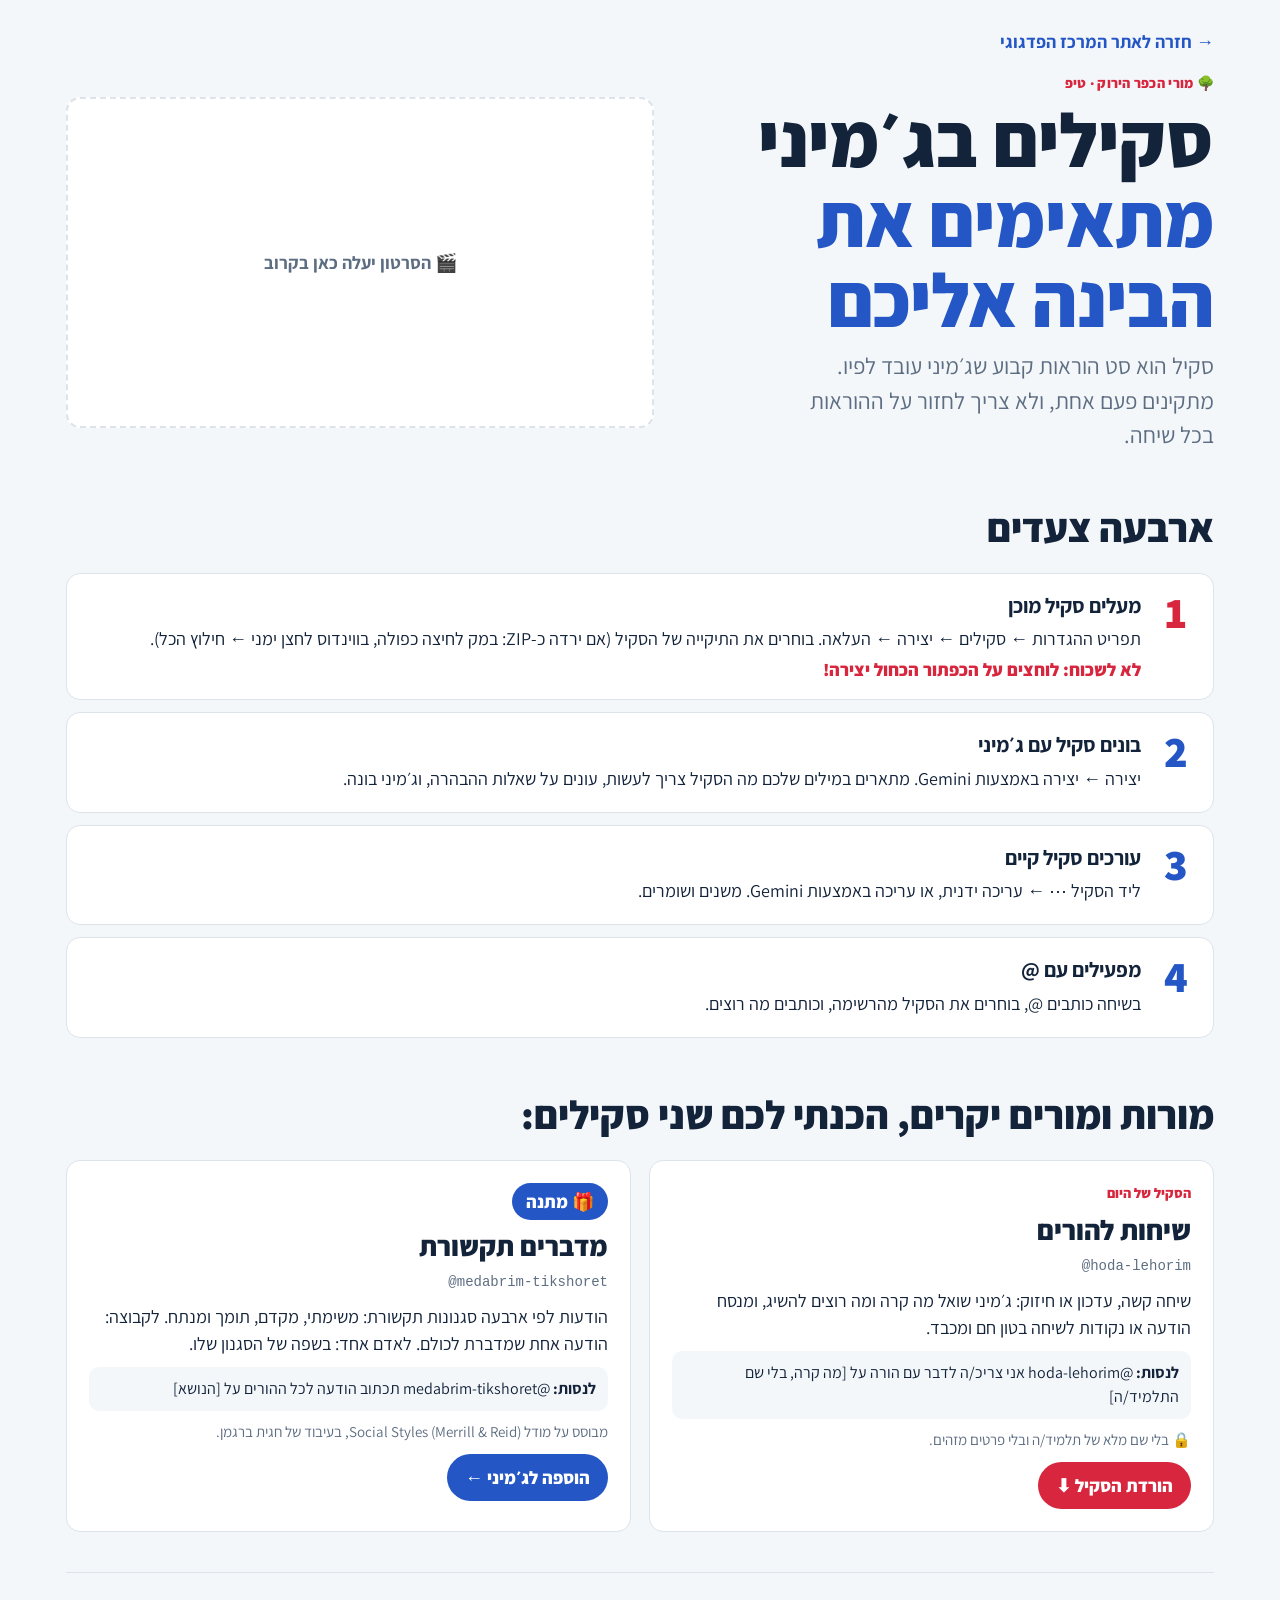
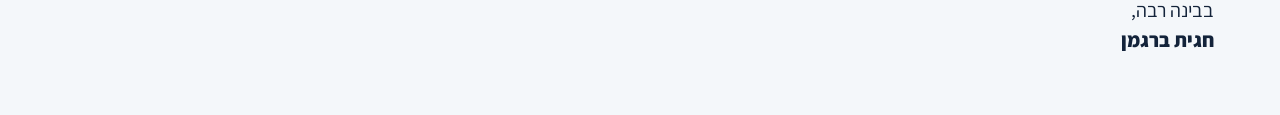
==== skills-gemini/index.html @ a7031d04 "העברת אתר המרכז הפדגוגי של הכפר הירוק לגיטהאב + מדריך סקילים בג'מיני + פרטי הרשמה 209214 Co-Authored" ====
<!doctype html>
<html lang="he" dir="rtl"><head><meta charset="utf-8"><meta name="viewport" content="width=device-width, initial-scale=1">
<title>סקילים בג׳מיני · מורי הכפר הירוק</title>
<link rel="preconnect" href="https://fonts.googleapis.com"><link href="https://fonts.googleapis.com/css2?family=Assistant:wght@400;600;800&display=swap" rel="stylesheet">
<style>
:root{--bg:#F4F7FA;--ink:#13233A;--mut:#5E6E82;--rich:#D7263D;--poor:#2457C5;--card:#fff;--line:#DCE3EA}
*{box-sizing:border-box;margin:0;padding:0}
body{background:var(--bg);color:var(--ink);font-family:Assistant,Arial,sans-serif;font-size:18px;line-height:1.5}
.wrap{max-width:1180px;margin:0 auto;padding:28px 16px 60px}
.sw{display:flex;gap:8px;margin-bottom:26px;flex-wrap:wrap}
.sw a{padding:8px 16px;border-radius:999px;border:1px solid var(--line);background:var(--card);color:var(--ink);text-decoration:none;font-weight:600}
.sw a.on{background:var(--ink);color:#fff;border-color:var(--ink)}
.eb{font-size:14px;font-weight:800;color:var(--rich);letter-spacing:.02em}
h1{font-size:clamp(40px,7vw,76px);font-weight:800;line-height:1.05;margin:6px 0 10px}
h1 span{color:var(--poor)}
.lead{font-size:clamp(18px,2.2vw,23px);color:var(--mut);max-width:40ch}
.hero{display:grid;grid-template-columns:minmax(0,1fr) minmax(0,1.15fr);gap:clamp(18px,4vw,48px);align-items:center;margin-bottom:44px}
a.back{display:inline-block;margin-bottom:18px;color:var(--poor);font-weight:700;text-decoration:none}
.yt{position:relative;aspect-ratio:16/9;border-radius:14px;overflow:hidden;border:1px solid var(--line);background:#000}.yt iframe{position:absolute;inset:0;width:100%;height:100%;border:0}
.yt.soon{display:flex;align-items:center;justify-content:center;background:var(--card);color:var(--mut);font-weight:700;border:2px dashed var(--line)}
video{width:100%;border-radius:14px;border:1px solid var(--line);background:#000;display:block}
h2{font-size:clamp(26px,3.6vw,40px);font-weight:800;margin:0 0 16px}
.steps{list-style:none;display:grid;gap:12px;margin-bottom:46px;counter-reset:s}
.steps li{background:var(--card);border:1px solid var(--line);border-radius:14px;padding:16px 18px;display:grid;grid-template-columns:auto 1fr;gap:4px 16px;align-items:start}
.steps .n{grid-row:span 3;font-size:44px;font-weight:800;line-height:1;color:var(--poor);min-width:38px;text-align:center}
.steps li:first-child .n{color:var(--rich)}
.steps b{font-size:21px}
.warn{color:var(--rich);font-weight:800}
.duo{display:grid;grid-template-columns:1fr 1fr;gap:18px;margin-bottom:40px}
.sk{background:var(--card);border:1px solid var(--line);border-radius:14px;padding:22px;display:flex;flex-direction:column;gap:10px}
.sk .tag{font-size:14px;font-weight:800}
.sk:nth-child(1) .tag{color:var(--rich)}.sk:nth-child(2) .tag{color:var(--poor)}
.sk.gift .tag{align-self:flex-start;background:var(--poor);color:#fff;font-size:18px;padding:5px 14px;border-radius:999px}
.sk h3{font-size:28px;font-weight:800;line-height:1.15}
.slug{font-family:ui-monospace,Menlo,monospace;font-size:14px;color:var(--mut);direction:ltr;text-align:right}
.try{background:var(--bg);border-radius:10px;padding:10px 12px;font-size:16px}
.note{font-size:15px;color:var(--mut)}
.add{align-self:flex-start;background:var(--ink);color:#fff;text-decoration:none;font-weight:800;padding:10px 18px;border-radius:999px}
.sk:nth-child(1) .add{background:var(--rich)}.sk:nth-child(2) .add{background:var(--poor)}
.todo{align-self:flex-start;border:2px dashed var(--rich);color:var(--rich);font-weight:800;padding:8px 14px;border-radius:999px}
.sig{display:flex;align-items:center;gap:16px;border-top:1px solid var(--line);padding-top:22px;font-size:20px}
.sig img{height:64px;width:auto;border-radius:8px}
.sig b{font-weight:800}
@media(max-width:760px){.hero,.duo{grid-template-columns:1fr}}
</style></head><body><div class="wrap"><a class="back" href="../">→ חזרה לאתר המרכז הפדגוגי</a><div id="app"></div></div>
<script>window.FORCE="kfar"</script><script src="content.js"></script>
<script>
function vid(u){var m=u&&u.match(/(?:youtu\.be\/|v=|shorts\/)([\w-]{11})/);if(m)return '<div class="yt"><iframe src="https://www.youtube-nocookie.com/embed/'+m[1]+'" title="סרטון: סקילים בג׳מיני" allow="encrypted-media; picture-in-picture; fullscreen" allowfullscreen></iframe></div>';if(u)return '<video src="'+u+'" controls playsinline preload="metadata"></video>';return '<div class="yt soon">🎬 הסרטון יעלה כאן בקרוב</div>';}
var G=GUIDE,c=pickCommunity(),C=G.communities[c];
var h=window.FORCE?'':'<nav class="sw">'+Object.keys(G.communities).map(function(k){var x=G.communities[k];return '<a href="?c='+k+'" class="'+(k===c?'on':'')+'">'+x.emoji+' '+x.label+'</a>'}).join('')+'</nav>';
if(window.FORCE)h='';
h+='<section class="hero"><div><div class="eb">'+C.emoji+' '+C.label+' · טיפ</div><h1>'+G.title+'<br><span>'+G.sub+'</span></h1><p class="lead">'+G.intro+'</p></div>'+vid(G.video)+'</section>';
h+='<h2>ארבעה צעדים</h2><ol class="steps">'+G.steps.map(function(s,i){return '<li><span class="n">'+(i+1)+'</span><b>'+s.t+'</b><span>'+s.d+'</span>'+(s.warn?'<span class="warn">'+s.warn+'</span>':'')+'</li>'}).join('')+'</ol>';
h+='<h2>'+C.hello+'</h2><div class="duo">'+C.skills.map(function(s){return '<article class="sk'+(s.gift?' gift':'')+'"><span class="tag">'+(s.gift?'🎁 מתנה':'הסקיל של היום')+'</span><h3>'+s.name+'</h3><div class="slug">@'+s.slug+'</div><p>'+s.what+'</p><div class="try"><b>לנסות:</b> '+s.tryit+'</div><p class="note">'+s.note+'</p>'+linkOrTodo(s)+'</article>'}).join('')+'</div>';
h+='<footer class="sig">'+(C.logo?'<img src="'+C.logo+'" alt="לוגו '+C.label+'">':'')+'<div>בבינה רבה,<br><b>'+C.sign+'</b></div></footer>';
document.getElementById('app').innerHTML=h;
</script></body></html>
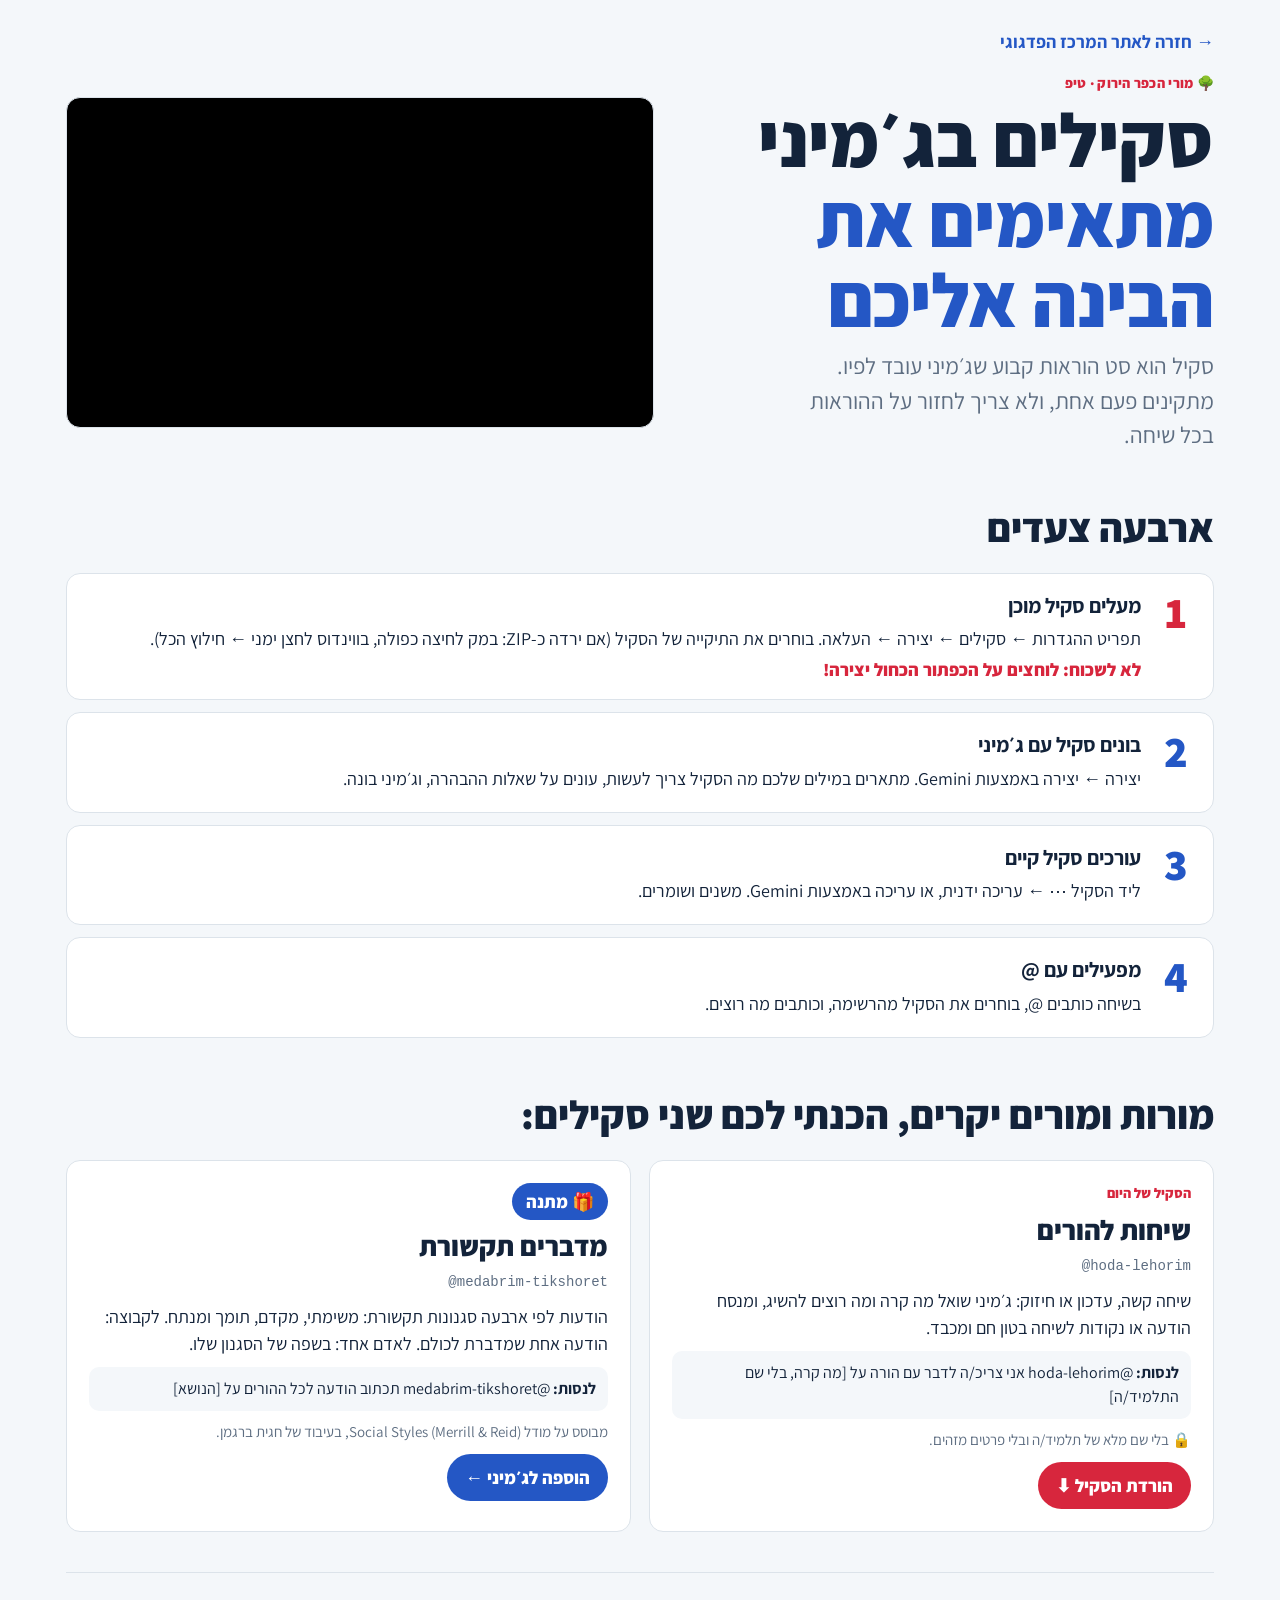
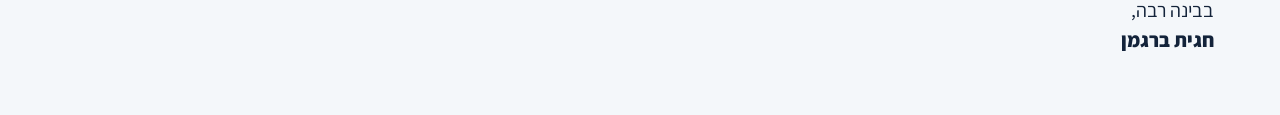
==== commit 501623a5: "סרטון הסקילים החדש מיוטיוב במדריך Co-Authored-By: Claude Opus 5.5 <noreply@anthropic.com>" ====
--- a/skills-gemini/index.html
+++ b/skills-gemini/index.html
@@ -43,7 +43,7 @@
 .sig b{font-weight:800}
 @media(max-width:760px){.hero,.duo{grid-template-columns:1fr}}
 </style></head><body><div class="wrap"><a class="back" href="../">→ חזרה לאתר המרכז הפדגוגי</a><div id="app"></div></div>
-<script>window.FORCE="kfar"</script><script src="content.js"></script>
+<script>window.FORCE="kfar"</script><script src="content.js?v=2"></script>
 <script>
 function vid(u){var m=u&&u.match(/(?:youtu\.be\/|v=|shorts\/)([\w-]{11})/);if(m)return '<div class="yt"><iframe src="https://www.youtube-nocookie.com/embed/'+m[1]+'" title="סרטון: סקילים בג׳מיני" allow="encrypted-media; picture-in-picture; fullscreen" allowfullscreen></iframe></div>';if(u)return '<video src="'+u+'" controls playsinline preload="metadata"></video>';return '<div class="yt soon">🎬 הסרטון יעלה כאן בקרוב</div>';}
 var G=GUIDE,c=pickCommunity(),C=G.communities[c];
